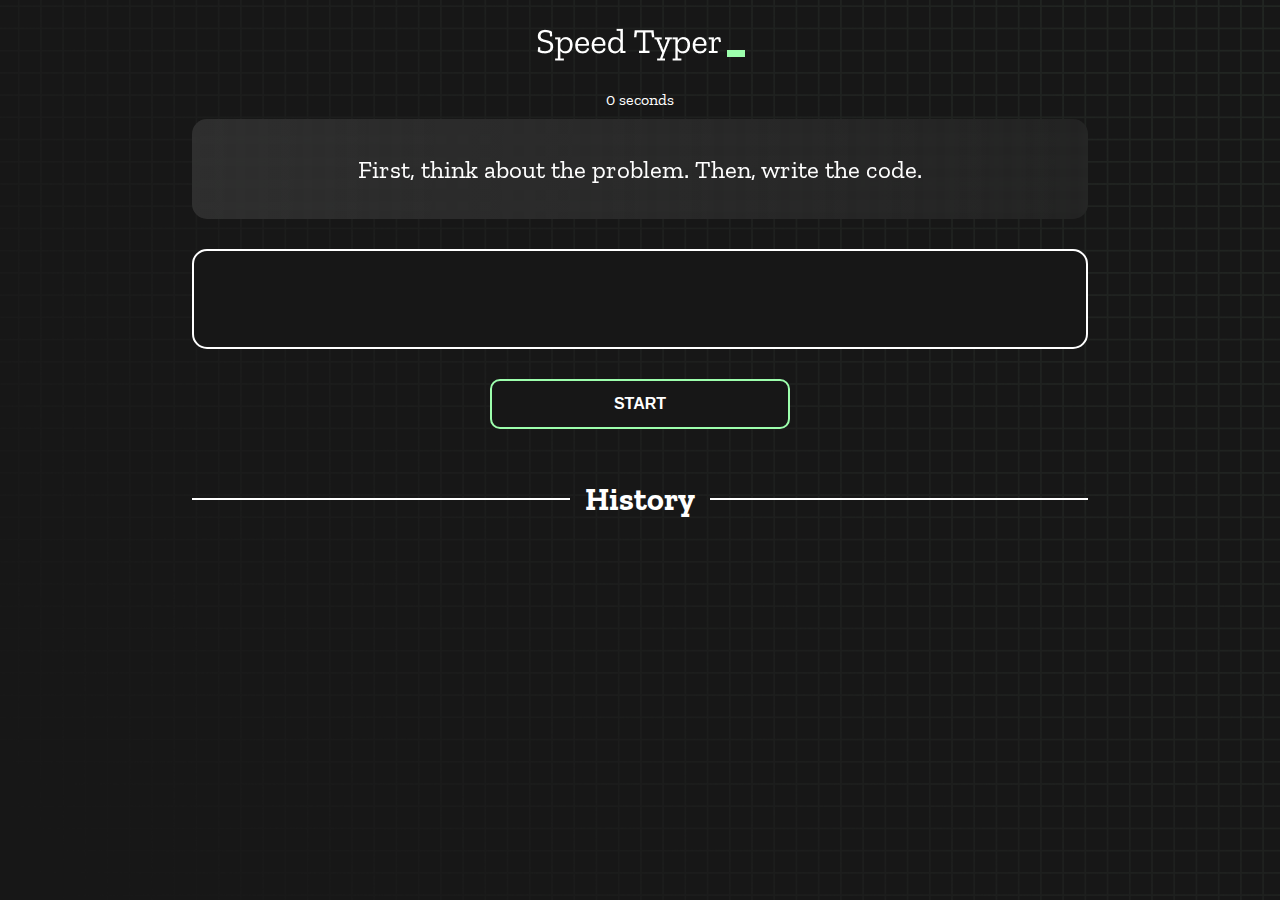
==== index.html @ 3e738510 "Initial commit" ====
<!DOCTYPE html>
<html lang="en">
  <head>
    <meta charset="UTF-8" />
    <meta http-equiv="X-UA-Compatible" content="IE=edge" />
    <meta name="viewport" content="width=device-width, initial-scale=1.0" />
    <title>Speed Monster</title>
    <link rel="stylesheet" href="styles.css" />
    <link rel="preconnect" href="https://fonts.googleapis.com" />
    <link rel="preconnect" href="https://fonts.gstatic.com" crossorigin />
    <link
      href="https://fonts.googleapis.com/css2?family=Zilla+Slab:wght@300;400;500&display=swap"
      rel="stylesheet"
    />
  </head>
  <body>
    <h1 class="title"><img src="./logo.png" /></h1>
    <div id="show-time">0 seconds</div>

    <div class="box-container">
      <div id="question"></div>

      <div id="display" class="inactive"></div>

      <div class="buttons">
        <button id="starts">START</button>
      </div>

      <div class="divider-container">
        <div class="line"></div>
        <h1 class="title2">History</h1>
        <div class="line"></div>
      </div>
      <div id="histories"></div>
    </div>

    <div id="countdown"></div>
    <div id="modal-background" class="hidden"></div>
    <div id="result" class="hidden"></div>

    <script src="./history.js"></script>
    <script src="./script.js"></script>
  </body>
</html>
---- styles.css ----
* {
  padding: 0;
  margin: 0;
  box-sizing: border-box;
}

body {
  background-image: url("./bg.png");
  background-size: cover;
  background-position: left top;
  font-family: "Zilla Slab", serif;
}

.box-container {
  width: 70%;
  margin: 0 auto;
}

#question {
  height: 100px;
  display: flex;
  align-items: center;
  justify-content: center;
  color: white;
  font-size: 25px;
  border-radius: 15px;
  background: rgb(255, 255, 255);
  background: linear-gradient(
    92.49deg,
    rgba(255, 255, 255, 0.1) 0.18%,
    rgba(255, 255, 255, 0.05) 99.85%
  );
  backdrop-filter: blur(5px);
  margin-bottom: 30px;
}

#display {
  height: 100px;
  display: flex;
  flex-wrap: wrap;
  align-items: center;
  padding-left: 5rem;
  color: white;
  font-size: 32px;
  background-color: #171717;
  border: 2px solid #9dffad;
  border-radius: 15px;
}

#countdown {
  position: fixed;
  height: 100vh;
  width: 100vw;
  background-color: rgba(0, 0, 0, 0.8);
  top: 0;
  left: 0;
  display: flex;
  align-items: center;
  justify-content: center;
  font-size: 3rem;
  color: white;
  display: none;
}
#result {
  position: fixed;
  top: 10%; 
  left: 10%;
  transform: translate(-50%, -50%);
  height: 250px;
  width: 400px;
  background-color: #171717;
  border-radius: 15px;
  border: 2px solid #9dffad;
  color: white;
  text-align: center;
  padding: 2rem;
}
#show-time{
  text-align: center;
  color: white;
  margin: 10px 0;
}

.green {
  color: #9dffad;
}
.red {
  color: #eb6565;
}
.bold {
  font-weight: 700;
}
.inactive {
  border: 2px solid white !important;
}
.hidden {
  display: none;
}
.title {
  text-align: center;
  color: white;
  margin: 20px 0;
}

.divider-container {
  height: 80px;
  display: flex;
  justify-content: center;
  align-items: center;
  gap: 15px;
  margin: 0 auto;
}

.line {
  height: 2px;
  background: white;
  width: 100%;
}

.title2 {
  color: white;
  display: block;
}

.buttons {
  display: flex;
  justify-content: center;
  margin: 30px 0;
}
button {
  padding: 10px 20px;
  border: none;
  font-size: 16px;
  font-weight: bold;
  width: 300px;
  height: 50px;
  color: white;
  background-color: #171717;
  border-radius: 10px;
  border: 2px solid #9dffad;
  cursor: pointer;
}

#histories {
  display: flex;
  flex-wrap: wrap;
  justify-content: space-around;
}

.card {
  width: 100%;
  height: 100%;
  padding: 50px;
  display: flex;
  justify-content: space-between;
  align-items: center;
  padding: 20px 30px;
  color: white;
  border-radius: 15px;
  background: rgb(255, 255, 255);
  background: linear-gradient(
    92.49deg,
    rgba(255, 255, 255, 0.1) 0.18%,
    rgba(255, 255, 255, 0.05) 99.85%
  );
  backdrop-filter: blur(5px);
  margin-bottom: 30px;
}

#modal-background {
  background: rgb(255, 255, 255);
  background: linear-gradient(
    92.49deg,
    rgba(255, 255, 255, 0.1) 0.18%,
    rgba(255, 255, 255, 0.05) 99.85%
  );
  backdrop-filter: blur(5px);
  height: 100vh;
  width: 100%;
  position: fixed;
  top: 0;
}

@media only screen and (max-width: 700px) {
  .box-container {
    padding: 0 20px;
    width: 100%;
  }
  .card {
    flex-direction: column;
  }
}
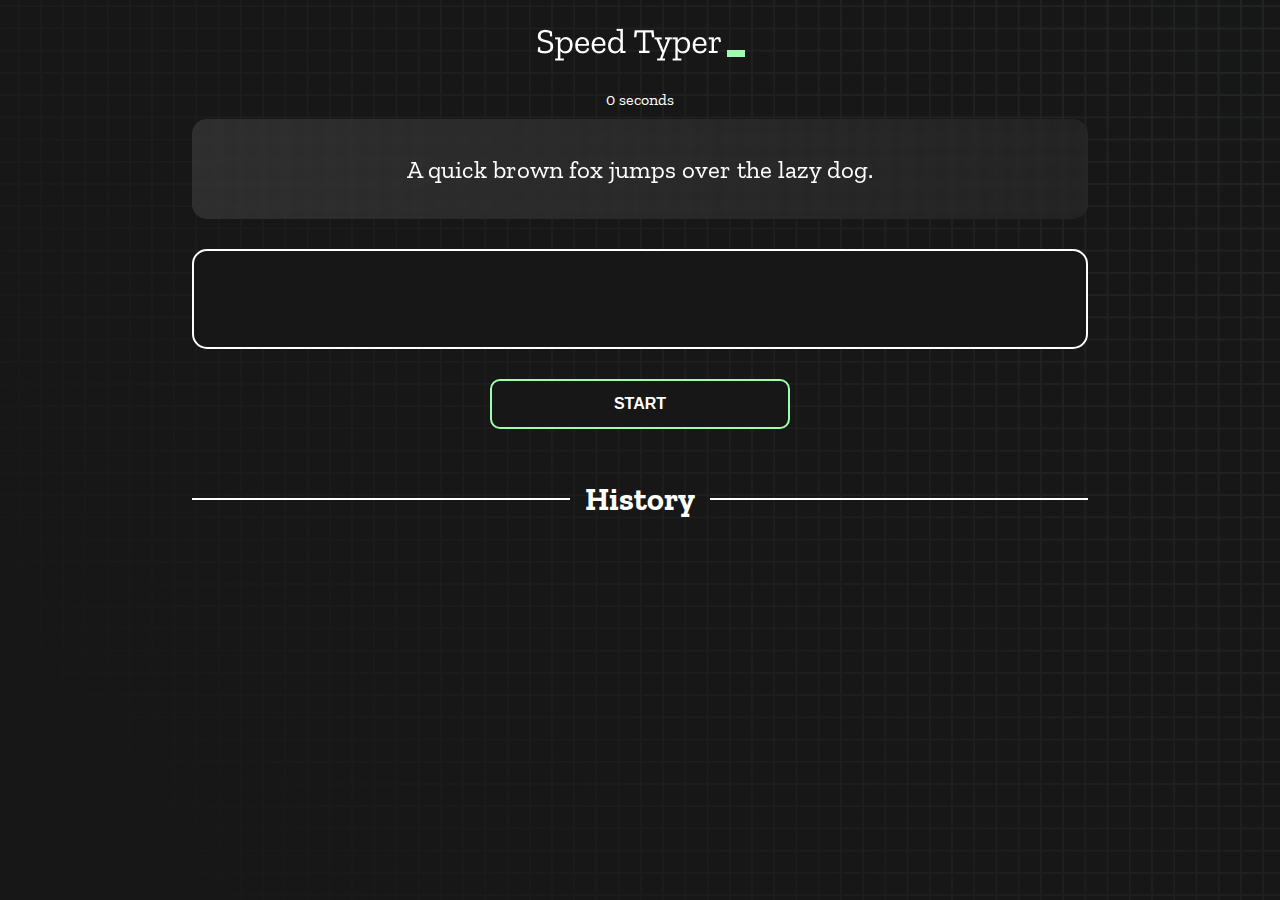
==== commit efd06fd3: "checking" ====
--- a/index.html
+++ b/index.html
@@ -1,44 +1,44 @@
 <!DOCTYPE html>
 <html lang="en">
-  <head>
-    <meta charset="UTF-8" />
-    <meta http-equiv="X-UA-Compatible" content="IE=edge" />
-    <meta name="viewport" content="width=device-width, initial-scale=1.0" />
-    <title>Speed Monster</title>
-    <link rel="stylesheet" href="styles.css" />
-    <link rel="preconnect" href="https://fonts.googleapis.com" />
-    <link rel="preconnect" href="https://fonts.gstatic.com" crossorigin />
-    <link
-      href="https://fonts.googleapis.com/css2?family=Zilla+Slab:wght@300;400;500&display=swap"
-      rel="stylesheet"
-    />
-  </head>
-  <body>
-    <h1 class="title"><img src="./logo.png" /></h1>
-    <div id="show-time">0 seconds</div>
 
-    <div class="box-container">
-      <div id="question"></div>
+<head>
+  <meta charset="UTF-8" />
+  <meta http-equiv="X-UA-Compatible" content="IE=edge" />
+  <meta name="viewport" content="width=device-width, initial-scale=1.0" />
+  <title>Type Monster</title>
+  <link rel="stylesheet" href="styles.css" />
+  <link rel="preconnect" href="https://fonts.googleapis.com" />
+  <link rel="preconnect" href="https://fonts.gstatic.com" crossorigin />
+  <link href="https://fonts.googleapis.com/css2?family=Zilla+Slab:wght@300;400;500&display=swap" rel="stylesheet" />
+</head>
 
-      <div id="display" class="inactive"></div>
+<body>
+  <h1 class="title"><img src="./logo.png" /></h1>
+  <div id="show-time">0 seconds</div>
 
-      <div class="buttons">
-        <button id="starts">START</button>
-      </div>
+  <div class="box-container">
+    <div id="question"></div>
 
-      <div class="divider-container">
-        <div class="line"></div>
-        <h1 class="title2">History</h1>
-        <div class="line"></div>
-      </div>
-      <div id="histories"></div>
+    <div id="display" class="inactive"></div>
+
+    <div class="buttons">
+      <button id="starts">START</button>
     </div>
 
-    <div id="countdown"></div>
-    <div id="modal-background" class="hidden"></div>
-    <div id="result" class="hidden"></div>
+    <div class="divider-container">
+      <div class="line"></div>
+      <h1 class="title2">History</h1>
+      <div class="line"></div>
+    </div>
+    <div id="histories"></div>
+  </div>
 
-    <script src="./history.js"></script>
-    <script src="./script.js"></script>
-  </body>
-</html>
+  <div id="countdown"></div>
+  <div id="modal-background" class="hidden"></div>
+  <div id="result" class="hidden"></div>
+
+  <script src="./history.js"></script>
+  <script src="./script.js"></script>
+</body>
+
+</html>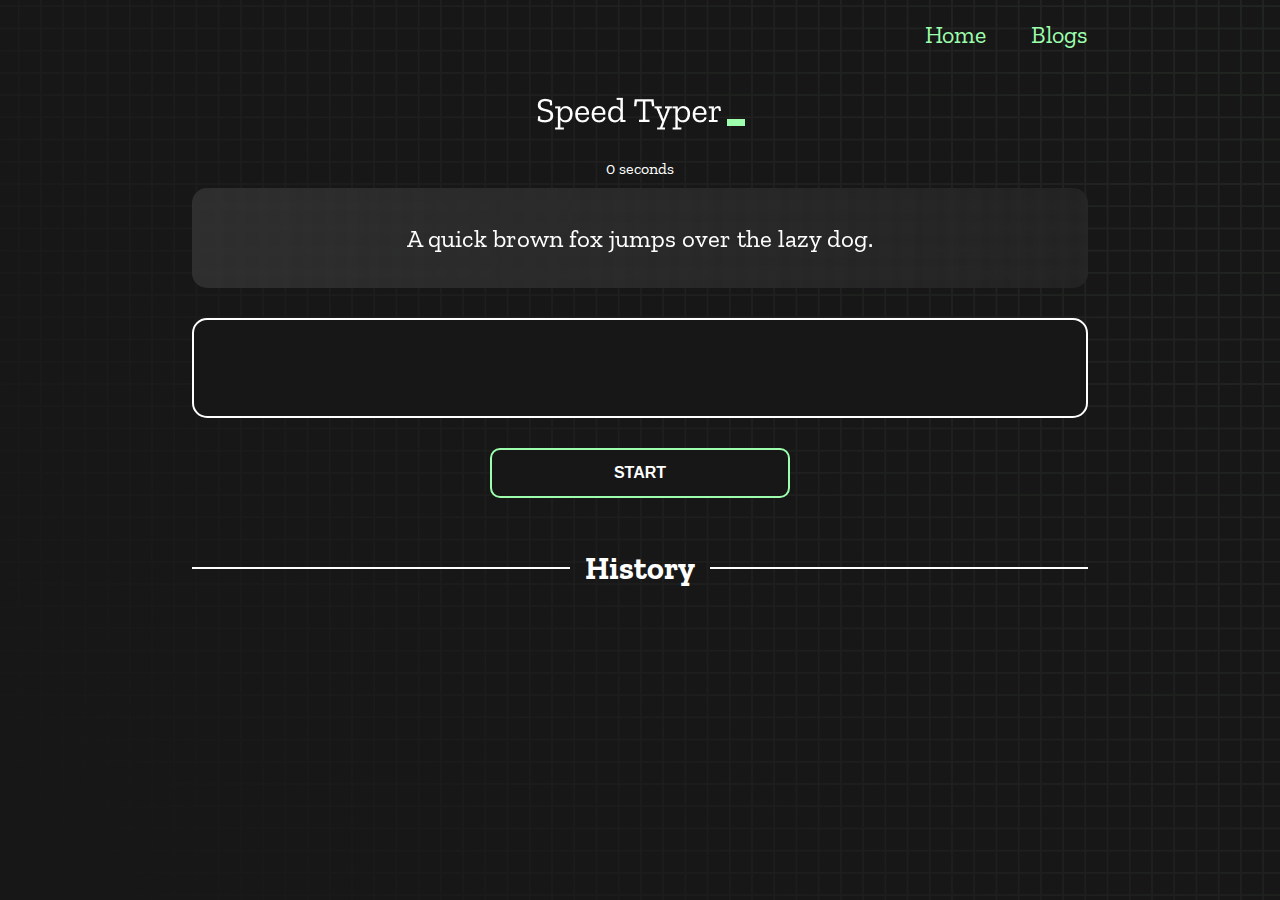
==== commit a7ed6bc7: "blog section almost done" ====
--- a/index.html
+++ b/index.html
@@ -12,7 +12,11 @@
   <link href="https://fonts.googleapis.com/css2?family=Zilla+Slab:wght@300;400;500&display=swap" rel="stylesheet" />
 </head>
 
-<body>
+<body class="body-container">
+  <nav class="navbar">
+    <a href="index.html" class="menu">Home</a>
+    <a href="blog.html" class="menu">Blogs</a>
+  </nav>
   <h1 class="title"><img src="./logo.png" /></h1>
   <div id="show-time">0 seconds</div>
 
--- a/styles.css
+++ b/styles.css
@@ -11,8 +11,28 @@
   font-family: "Zilla Slab", serif;
 }
 
+.body-container {
+  width: 70%;
+  margin: 0 auto;
+
+}
+
+.navbar {
+  margin: 0 auto;
+  padding: 20px 0;
+  display: flex;
+  justify-content: flex-end;
+  gap: 5%;
+}
+
+.menu {
+  font-size: 24px;
+  text-align: end;
+  color: #9DFFAD;
+  text-decoration: none;
+}
+
 .box-container {
-  width: 70%;
   margin: 0 auto;
 }
 
@@ -25,11 +45,9 @@
   font-size: 25px;
   border-radius: 15px;
   background: rgb(255, 255, 255);
-  background: linear-gradient(
-    92.49deg,
-    rgba(255, 255, 255, 0.1) 0.18%,
-    rgba(255, 255, 255, 0.05) 99.85%
-  );
+  background: linear-gradient(92.49deg,
+      rgba(255, 255, 255, 0.1) 0.18%,
+      rgba(255, 255, 255, 0.05) 99.85%);
   backdrop-filter: blur(5px);
   margin-bottom: 30px;
 }
@@ -61,10 +79,11 @@
   color: white;
   display: none;
 }
+
 #result {
   position: fixed;
-  top: 10%; 
-  left: 10%;
+  top: 50%;
+  left: 50%;
   transform: translate(-50%, -50%);
   height: 250px;
   width: 400px;
@@ -75,7 +94,8 @@
   text-align: center;
   padding: 2rem;
 }
-#show-time{
+
+#show-time {
   text-align: center;
   color: white;
   margin: 10px 0;
@@ -84,18 +104,23 @@
 .green {
   color: #9dffad;
 }
+
 .red {
   color: #eb6565;
 }
+
 .bold {
   font-weight: 700;
 }
+
 .inactive {
   border: 2px solid white !important;
 }
+
 .hidden {
   display: none;
 }
+
 .title {
   text-align: center;
   color: white;
@@ -127,6 +152,7 @@
   justify-content: center;
   margin: 30px 0;
 }
+
 button {
   padding: 10px 20px;
   border: none;
@@ -142,9 +168,9 @@
 }
 
 #histories {
-  display: flex;
-  flex-wrap: wrap;
-  justify-content: space-around;
+  display: grid;
+  grid-template-columns: repeat(3, 1fr);
+  gap: 10px;
 }
 
 .card {
@@ -152,28 +178,25 @@
   height: 100%;
   padding: 50px;
   display: flex;
+  flex-direction: column;
   justify-content: space-between;
   align-items: center;
   padding: 20px 30px;
   color: white;
   border-radius: 15px;
   background: rgb(255, 255, 255);
-  background: linear-gradient(
-    92.49deg,
-    rgba(255, 255, 255, 0.1) 0.18%,
-    rgba(255, 255, 255, 0.05) 99.85%
-  );
+  background: linear-gradient(92.49deg,
+      rgba(255, 255, 255, 0.1) 0.18%,
+      rgba(255, 255, 255, 0.05) 99.85%);
   backdrop-filter: blur(5px);
   margin-bottom: 30px;
 }
 
 #modal-background {
   background: rgb(255, 255, 255);
-  background: linear-gradient(
-    92.49deg,
-    rgba(255, 255, 255, 0.1) 0.18%,
-    rgba(255, 255, 255, 0.05) 99.85%
-  );
+  background: linear-gradient(92.49deg,
+      rgba(255, 255, 255, 0.1) 0.18%,
+      rgba(255, 255, 255, 0.05) 99.85%);
   backdrop-filter: blur(5px);
   height: 100vh;
   width: 100%;
@@ -181,12 +204,77 @@
   top: 0;
 }
 
-@media only screen and (max-width: 700px) {
+
+/* style for blogs  */
+
+.blogs-heading {
+  display: flex;
+  flex-direction: column;
+  color: white;
+  text-align: center;
+  justify-content: space-between;
+  gap: 10px;
+  margin: 20px 0;
+  border-bottom: 1px solid #9dffad;
+
+}
+
+.blogs-heading-text {
+  margin-bottom: 10px;
+}
+
+.blog-posts {
+  display: flex;
+  flex-direction: column;
+}
+
+.blog-card {
+  width: 100%;
+  height: 100%;
+  padding: 50px;
+  display: flex;
+  flex-direction: column;
+  justify-content: space-between;
+  padding: 20px 30px;
+  color: white;
+  border-radius: 15px;
+  background: rgb(255, 255, 255);
+  background: linear-gradient(92.49deg,
+      rgba(255, 255, 255, 0.1) 0.18%,
+      rgba(255, 255, 255, 0.05) 99.85%);
+  backdrop-filter: blur(5px);
+  margin-bottom: 30px;
+}
+
+.card-title {
+  font-size: 18px;
+  padding: 10px 0;
+}
+
+.card-text {
+  font-size: 14px;
+  padding: 5px 0;
+}
+
+@media only screen and (max-width: 1024px) {
+
+  #histories {
+    grid-template-columns: repeat(2, 1fr);
+  }
+}
+
+@media only screen and (max-width: 768px) {
   .box-container {
     padding: 0 20px;
     width: 100%;
   }
+
+  #histories {
+    grid-template-columns: repeat(1, 1fr);
+  }
+
+
   .card {
     flex-direction: column;
   }
-}
+}